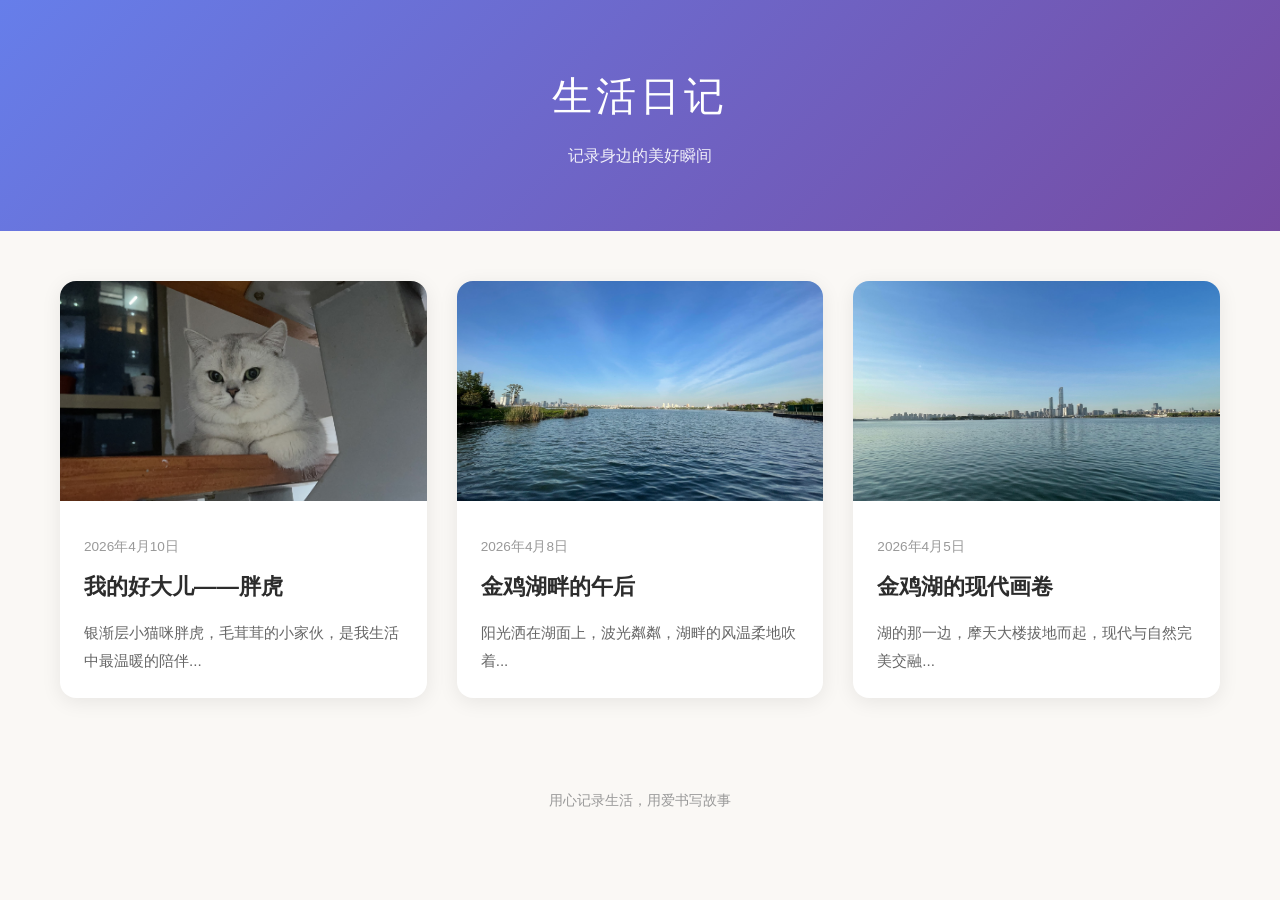
==== diary.html @ ea22619b "update" ====
<!DOCTYPE html>
<html lang="zh-CN">
<head>
    <meta charset="UTF-8">
    <meta name="viewport" content="width=device-width, initial-scale=1.0">
    <title>日记详情 - 生活日记</title>
    <link rel="stylesheet" href="css/style.css">
</head>
<body>
    <header>
        <div class="container">
            <h1>生活日记</h1>
            <p>记录身边的美好瞬间</p>
        </div>
    </header>

    <main class="container">
        <div class="diary-detail">
            <a href="index.html" class="back-btn">← 返回日记列表</a>
            
            <div class="diary-detail-header">
                <div class="diary-detail-date" id="diaryDate"></div>
                <h1 class="diary-detail-title" id="diaryTitle"></h1>
            </div>

            <div class="diary-content" id="diaryContent"></div>
        </div>
    </main>

    <footer>
        <div class="container">
            <p>用心记录生活，用爱书写故事</p>
        </div>
    </footer>

    <script src="js/main.js"></script>
    <script>
        function renderDiaryContent(content) {
            return content.map(item => {
                if (item.type === 'text') {
                    return `<p>${item.value}</p>`;
                } else if (item.type === 'image') {
                    return `<img src="${item.value}" alt="日记图片" onerror="this.outerHTML='<div class=placeholder-img>图片加载失败</div>'">`;
                }
                return '';
            }).join('');
        }

        function loadDiaryDetail() {
            const params = new URLSearchParams(window.location.search);
            const diaryId = params.get('id');
            
            if (!diaryId) {
                window.location.href = 'index.html';
                return;
            }

            const diary = getDiaryById(diaryId);
            
            if (!diary) {
                document.getElementById('diaryTitle').textContent = '日记不存在';
                return;
            }

            document.getElementById('diaryDate').textContent = formatDate(diary.date);
            document.getElementById('diaryTitle').textContent = diary.title;
            document.getElementById('diaryContent').innerHTML = renderDiaryContent(diary.content);
            document.title = `${diary.title} - 生活日记`;
        }

        loadDiaryDetail();
    </script>
</body>
</html>
---- css/style.css ----
* {
    margin: 0;
    padding: 0;
    box-sizing: border-box;
}

body {
    font-family: 'Segoe UI', 'PingFang SC', 'Microsoft YaHei', sans-serif;
    background-color: #faf8f5;
    color: #333;
    line-height: 1.8;
}

.container {
    max-width: 1200px;
    margin: 0 auto;
    padding: 0 20px;
}

header {
    background: linear-gradient(135deg, #667eea 0%, #764ba2 100%);
    color: white;
    padding: 60px 0;
    text-align: center;
}

header h1 {
    font-size: 2.5rem;
    font-weight: 300;
    letter-spacing: 4px;
    margin-bottom: 10px;
}

header p {
    font-size: 1rem;
    opacity: 0.9;
}

.diary-grid {
    display: grid;
    grid-template-columns: repeat(auto-fill, minmax(320px, 1fr));
    gap: 30px;
    padding: 50px 0;
}

.diary-card {
    background: white;
    border-radius: 16px;
    overflow: hidden;
    box-shadow: 0 4px 20px rgba(0,0,0,0.08);
    transition: transform 0.3s, box-shadow 0.3s;
    cursor: pointer;
}

.diary-card:hover {
    transform: translateY(-8px);
    box-shadow: 0 12px 40px rgba(0,0,0,0.15);
}

.diary-card-cover {
    width: 100%;
    height: 220px;
    object-fit: cover;
    background: linear-gradient(135deg, #e8e8e8 0%, #f5f5f5 100%);
}

.diary-card-content {
    padding: 24px;
}

.diary-card-date {
    font-size: 0.85rem;
    color: #999;
    margin-bottom: 8px;
}

.diary-card-title {
    font-size: 1.4rem;
    margin-bottom: 12px;
    color: #2c2c2c;
}

.diary-card-summary {
    font-size: 0.95rem;
    color: #666;
    display: -webkit-box;
    -webkit-line-clamp: 2;
    -webkit-box-orient: vertical;
    overflow: hidden;
}

.diary-detail {
    max-width: 800px;
    margin: 0 auto;
    padding: 40px 20px;
}

.diary-detail-header {
    text-align: center;
    margin-bottom: 40px;
}

.diary-detail-date {
    font-size: 0.9rem;
    color: #999;
    margin-bottom: 10px;
}

.diary-detail-title {
    font-size: 2.2rem;
    margin-bottom: 20px;
    color: #2c2c2c;
}

.back-btn {
    display: inline-block;
    padding: 10px 24px;
    background: #667eea;
    color: white;
    text-decoration: none;
    border-radius: 25px;
    font-size: 0.9rem;
    transition: background 0.3s;
}

.back-btn:hover {
    background: #5a6fd6;
}

.diary-content {
    background: white;
    border-radius: 16px;
    padding: 40px;
    box-shadow: 0 4px 20px rgba(0,0,0,0.08);
}

.diary-content p {
    margin-bottom: 20px;
    font-size: 1.1rem;
    color: #444;
}

.diary-content img {
    width: 100%;
    border-radius: 12px;
    margin: 20px 0;
    box-shadow: 0 2px 12px rgba(0,0,0,0.1);
}

.diary-content p + img {
    margin-top: 25px;
}

footer {
    text-align: center;
    padding: 40px 0;
    color: #999;
    font-size: 0.9rem;
}

.placeholder-cover {
    width: 100%;
    height: 220px;
    background: linear-gradient(135deg, #e8e8e8 0%, #f5f5f5 100%);
    display: flex;
    align-items: center;
    justify-content: center;
    color: #ccc;
    font-size: 0.9rem;
}

.placeholder-img {
    width: 100%;
    height: 400px;
    background: linear-gradient(135deg, #e8e8e8 0%, #f5f5f5 100%);
    border-radius: 12px;
    margin: 20px 0;
    display: flex;
    align-items: center;
    justify-content: center;
    color: #ccc;
    font-size: 0.9rem;
}

@media (max-width: 768px) {
    header {
        padding: 40px 0;
    }
    
    header h1 {
        font-size: 1.8rem;
    }
    
    .diary-grid {
        padding: 30px 0;
        gap: 20px;
    }
    
    .diary-detail-title {
        font-size: 1.6rem;
    }
    
    .diary-content {
        padding: 25px;
    }
    
    .diary-content p {
        font-size: 1rem;
    }
}
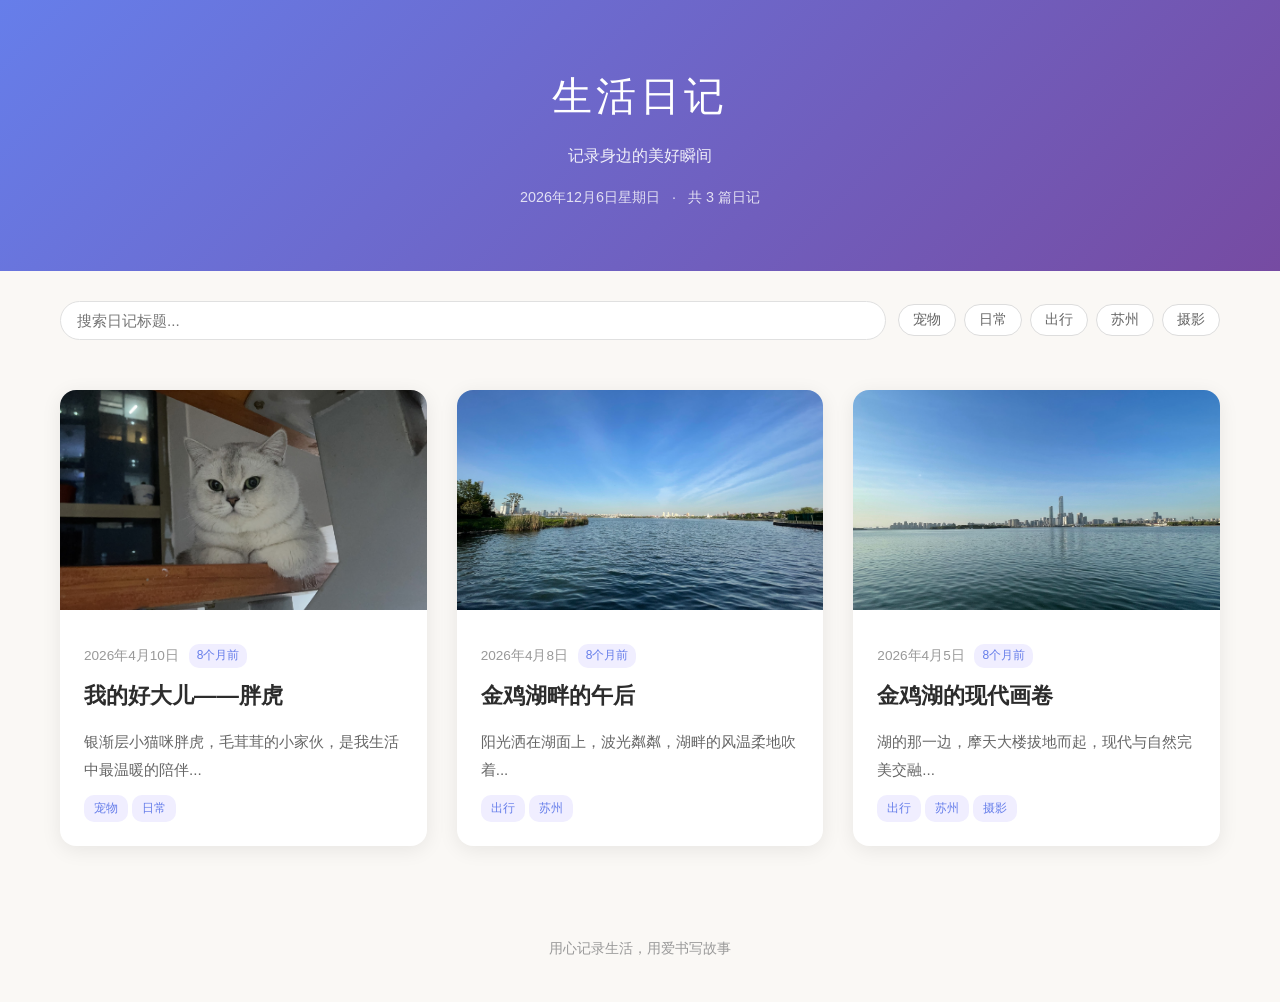
==== commit a25f198b: "优化日记网站：数据JSON化、Markdown支持、搜索和标签过滤、日期显示 Co-Authored-By: Claude Sonnet 4.6 <noreply@anthropic.com>" ====
--- a/diary.html
+++ b/diary.html
@@ -17,10 +17,12 @@
     <main class="container">
         <div class="diary-detail">
             <a href="index.html" class="back-btn">← 返回日记列表</a>
-            
+
             <div class="diary-detail-header">
                 <div class="diary-detail-date" id="diaryDate"></div>
+                <div class="diary-detail-meta" id="diaryMeta"></div>
                 <h1 class="diary-detail-title" id="diaryTitle"></h1>
+                <div class="card-tags" id="diaryTags"></div>
             </div>
 
             <div class="diary-content" id="diaryContent"></div>
@@ -37,33 +39,30 @@
     <script>
         function renderDiaryContent(content) {
             return content.map(item => {
-                if (item.type === 'text') {
-                    return `<p>${item.value}</p>`;
-                } else if (item.type === 'image') {
-                    return `<img src="${item.value}" alt="日记图片" onerror="this.outerHTML='<div class=placeholder-img>图片加载失败</div>'">`;
-                }
+                if (item.type === 'text') return `<p>${parseMarkdown(item.value)}</p>`;
+                if (item.type === 'image') return `<img src="${item.value}" alt="日记图片" onerror="this.outerHTML='<div class=placeholder-img>图片加载失败</div>'">`;
                 return '';
             }).join('');
         }
 
-        function loadDiaryDetail() {
+        async function loadDiaryDetail() {
             const params = new URLSearchParams(window.location.search);
             const diaryId = params.get('id');
-            
-            if (!diaryId) {
-                window.location.href = 'index.html';
-                return;
-            }
+            if (!diaryId) { window.location.href = 'index.html'; return; }
 
+            await loadDiariesData();
             const diary = getDiaryById(diaryId);
-            
+
             if (!diary) {
                 document.getElementById('diaryTitle').textContent = '日记不存在';
                 return;
             }
 
             document.getElementById('diaryDate').textContent = formatDate(diary.date);
+            document.getElementById('diaryMeta').innerHTML =
+                `<span class="relative-time">${getRelativeTime(diary.date)}</span> · 约 ${estimateReadTime(diary.content)} 分钟阅读`;
             document.getElementById('diaryTitle').textContent = diary.title;
+            document.getElementById('diaryTags').innerHTML = (diary.tags || []).map(t => `<span class="tag">${t}</span>`).join('');
             document.getElementById('diaryContent').innerHTML = renderDiaryContent(diary.content);
             document.title = `${diary.title} - 生活日记`;
         }
--- a/css/style.css
+++ b/css/style.css
@@ -34,6 +34,16 @@
 header p {
     font-size: 1rem;
     opacity: 0.9;
+}
+
+.header-meta {
+    margin-top: 14px;
+    font-size: 0.9rem;
+    opacity: 0.8;
+}
+
+.meta-sep {
+    margin: 0 8px;
 }
 
 .diary-grid {
@@ -72,6 +82,23 @@
     font-size: 0.85rem;
     color: #999;
     margin-bottom: 8px;
+}
+
+.relative-time {
+    display: inline-block;
+    background: #f0eeff;
+    color: #667eea;
+    font-size: 0.75rem;
+    padding: 1px 8px;
+    border-radius: 10px;
+    margin-left: 6px;
+    vertical-align: middle;
+}
+
+.diary-detail-meta {
+    font-size: 0.88rem;
+    color: #aaa;
+    margin-bottom: 12px;
 }
 
 .diary-card-title {
@@ -182,6 +209,73 @@
     font-size: 0.9rem;
 }
 
+.filter-bar {
+    padding: 30px 0 0;
+    display: flex;
+    flex-wrap: wrap;
+    gap: 12px;
+    align-items: center;
+}
+
+.filter-bar input {
+    flex: 1;
+    min-width: 200px;
+    padding: 10px 16px;
+    border: 1px solid #e0e0e0;
+    border-radius: 25px;
+    font-size: 0.95rem;
+    outline: none;
+    background: white;
+}
+
+.filter-bar input:focus {
+    border-color: #667eea;
+}
+
+.tag-list {
+    display: flex;
+    flex-wrap: wrap;
+    gap: 8px;
+}
+
+.tag-btn {
+    padding: 6px 14px;
+    border: 1px solid #ddd;
+    border-radius: 20px;
+    background: white;
+    font-size: 0.85rem;
+    cursor: pointer;
+    transition: all 0.2s;
+    color: #666;
+}
+
+.tag-btn:hover, .tag-btn.active {
+    background: #667eea;
+    border-color: #667eea;
+    color: white;
+}
+
+.tag {
+    display: inline-block;
+    background: #f0eeff;
+    color: #667eea;
+    font-size: 0.78rem;
+    padding: 2px 10px;
+    border-radius: 10px;
+    margin-right: 4px;
+}
+
+.card-tags {
+    margin-top: 10px;
+}
+
+.no-result {
+    text-align: center;
+    color: #aaa;
+    padding: 60px 0;
+    grid-column: 1 / -1;
+}
+
 @media (max-width: 768px) {
     header {
         padding: 40px 0;
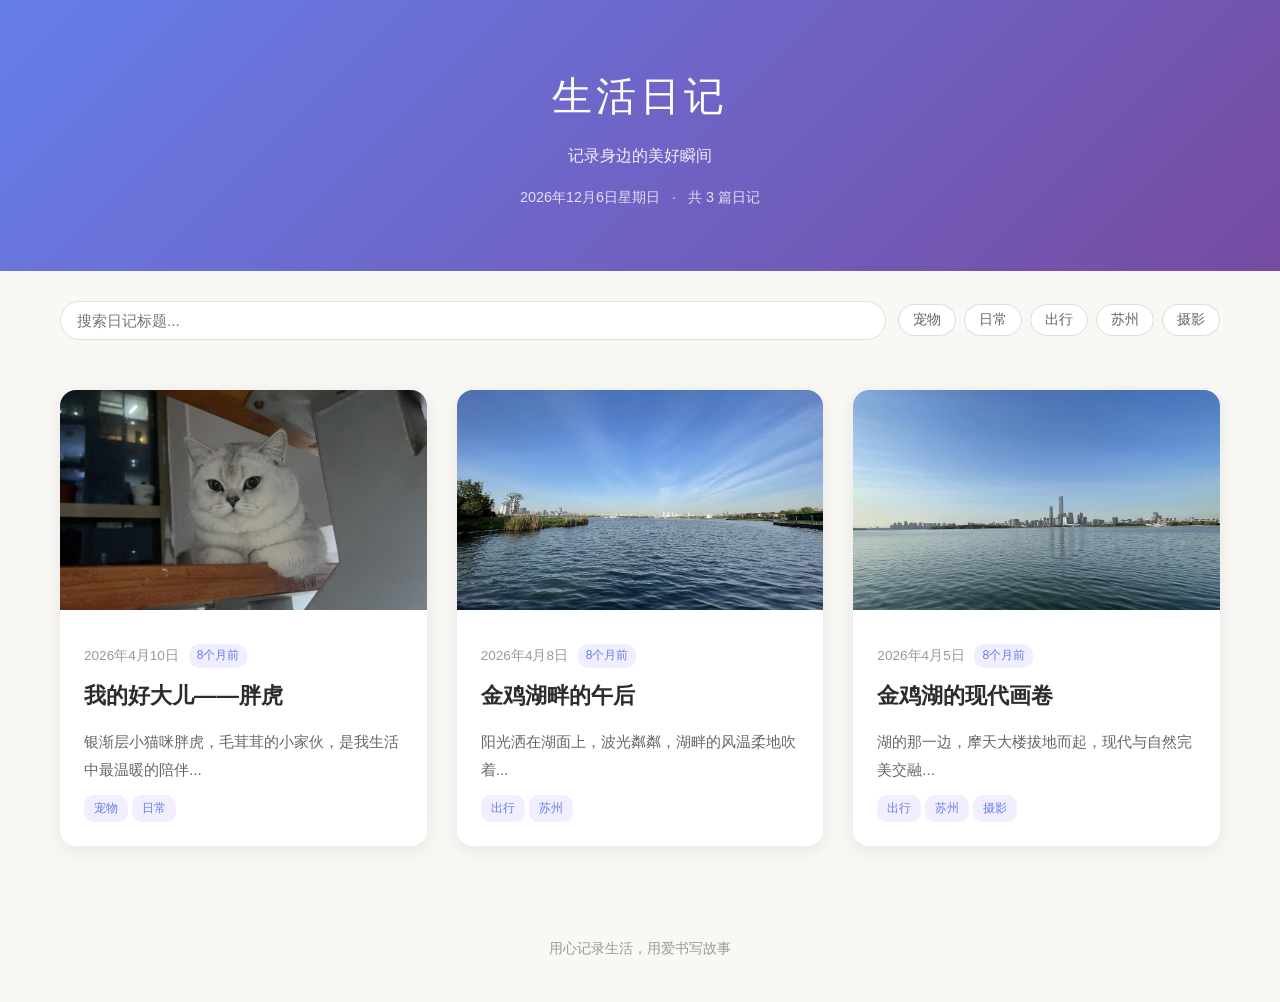
==== commit 0dc27b09: "优化图片体积并添加懒加载，提升手机加载速度 Co-Authored-By: Claude Sonnet 4.6 <noreply@anthropic.com>" ====
--- a/diary.html
+++ b/diary.html
@@ -40,7 +40,7 @@
         function renderDiaryContent(content) {
             return content.map(item => {
                 if (item.type === 'text') return `<p>${parseMarkdown(item.value)}</p>`;
-                if (item.type === 'image') return `<img src="${item.value}" alt="日记图片" onerror="this.outerHTML='<div class=placeholder-img>图片加载失败</div>'">`;
+                if (item.type === 'image') return `<img src="${item.value}" loading="lazy" alt="日记图片" onerror="this.outerHTML='<div class=placeholder-img>图片加载失败</div>'">`;
                 return '';
             }).join('');
         }
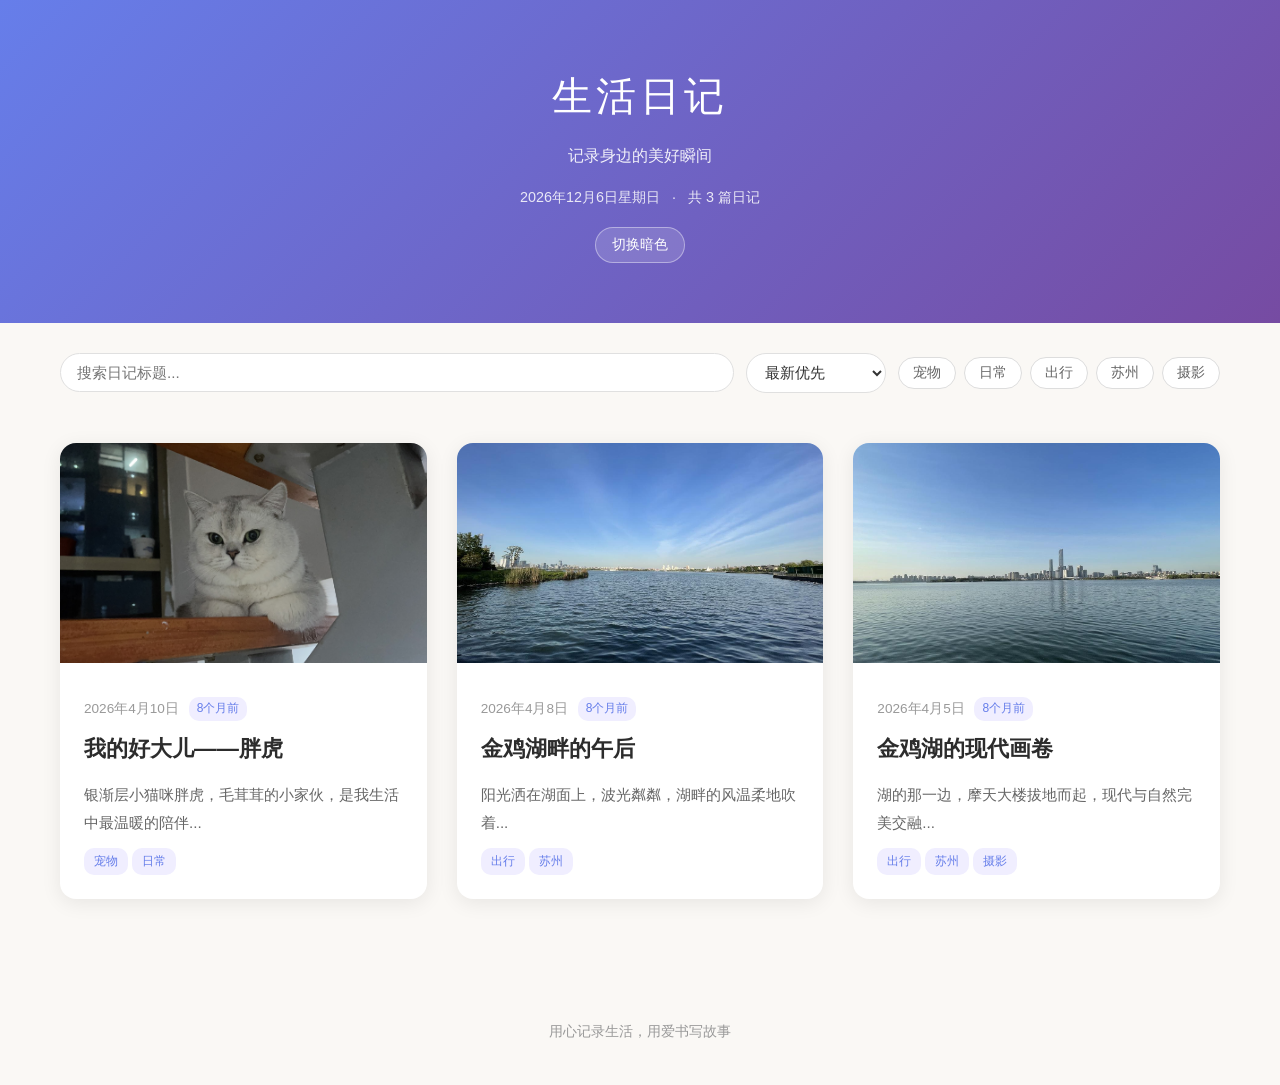
==== commit 49c6e251: "feat: 新增暗色模式、日期排序、加载更多、目录锚点与前后篇导航" ====
--- a/diary.html
+++ b/diary.html
@@ -11,6 +11,7 @@
         <div class="container">
             <h1>生活日记</h1>
             <p>记录身边的美好瞬间</p>
+            <button id="themeToggle" class="theme-toggle" type="button" aria-label="切换主题"></button>
         </div>
     </header>
 
@@ -25,7 +26,12 @@
                 <div class="card-tags" id="diaryTags"></div>
             </div>
 
+            <div class="diary-toc" id="diaryTocBox" hidden>
+                <h2 class="diary-toc-title">目录</h2>
+                <div id="diaryToc"></div>
+            </div>
             <div class="diary-content" id="diaryContent"></div>
+            <div class="detail-nav" id="detailNav"></div>
         </div>
     </main>
 
@@ -34,15 +40,67 @@
             <p>用心记录生活，用爱书写故事</p>
         </div>
     </footer>
+    <button id="backToTopBtn" class="back-to-top" type="button" aria-label="回到顶部">↑</button>
 
     <script src="js/main.js"></script>
     <script>
         function renderDiaryContent(content) {
             return content.map(item => {
-                if (item.type === 'text') return `<p>${parseMarkdown(item.value)}</p>`;
+                if (item.type === 'text') {
+                    const parsedText = parseMarkdown(item.value);
+                    if (/<h[23]>/.test(parsedText)) return `<div class="diary-text-block">${parsedText}</div>`;
+                    return `<p>${parsedText}</p>`;
+                }
                 if (item.type === 'image') return `<img src="${item.value}" loading="lazy" alt="日记图片" onerror="this.outerHTML='<div class=placeholder-img>图片加载失败</div>'">`;
                 return '';
             }).join('');
+        }
+
+        function renderDiaryToc() {
+            const tocBox = document.getElementById('diaryTocBox');
+            const tocContainer = document.getElementById('diaryToc');
+            const headings = Array.from(document.querySelectorAll('#diaryContent h2'));
+            if (headings.length === 0) {
+                tocBox.hidden = true;
+                return;
+            }
+
+            tocContainer.innerHTML = '';
+            headings.forEach((heading, index) => {
+                const headingId = `section-${index + 1}`;
+                heading.id = headingId;
+
+                const link = document.createElement('a');
+                link.href = `#${headingId}`;
+                link.className = 'toc-link';
+                link.textContent = heading.textContent;
+                tocContainer.appendChild(link);
+            });
+
+            tocBox.hidden = false;
+        }
+
+        function buildDiaryNav(currentDiaryId, diaries) {
+            const navContainer = document.getElementById('detailNav');
+            const sortedDiaries = getSortedDiaries(diaries, 'desc');
+            const currentIndex = sortedDiaries.findIndex(diary => String(diary.id) === String(currentDiaryId));
+            if (currentIndex < 0) {
+                navContainer.innerHTML = '';
+                return;
+            }
+
+            const olderDiary = sortedDiaries[currentIndex + 1] || null;
+            const newerDiary = sortedDiaries[currentIndex - 1] || null;
+
+            const olderHtml = olderDiary
+                ? `<a class="sibling-link" href="diary.html?id=${olderDiary.id}">← 上一篇：${olderDiary.title}</a>`
+                : `<span class="sibling-link disabled">← 上一篇：已经到底了</span>`;
+
+            const newerHtml = newerDiary
+                ? `<a class="sibling-link next" href="diary.html?id=${newerDiary.id}">下一篇：${newerDiary.title} →</a>`
+                : `<span class="sibling-link disabled next">下一篇：已经最新</span>`;
+
+            navContainer.innerHTML = `${olderHtml}${newerHtml}`;
         }
 
         async function loadDiaryDetail() {
@@ -64,9 +122,14 @@
             document.getElementById('diaryTitle').textContent = diary.title;
             document.getElementById('diaryTags').innerHTML = (diary.tags || []).map(t => `<span class="tag">${t}</span>`).join('');
             document.getElementById('diaryContent').innerHTML = renderDiaryContent(diary.content);
+            renderDiaryToc();
+            buildDiaryNav(diary.id, getAllDiaries());
             document.title = `${diary.title} - 生活日记`;
         }
 
+        initTheme();
+        bindThemeToggle();
+        initBackToTop();
         loadDiaryDetail();
     </script>
 </body>
--- a/css/style.css
+++ b/css/style.css
@@ -1,14 +1,63 @@
+:root {
+    --bg-color: #faf8f5;
+    --surface-color: #ffffff;
+    --surface-muted: #f8f8f8;
+    --text-color: #333333;
+    --heading-color: #2c2c2c;
+    --text-muted: #666666;
+    --subtle-text: #999999;
+    --footer-color: #999999;
+    --primary: #667eea;
+    --primary-strong: #5a6fd6;
+    --primary-gradient: linear-gradient(135deg, #667eea 0%, #764ba2 100%);
+    --tag-bg: #f0eeff;
+    --tag-text: #667eea;
+    --input-border: #e0e0e0;
+    --tag-btn-border: #dddddd;
+    --shadow-card: 0 4px 20px rgba(0, 0, 0, 0.08);
+    --shadow-card-hover: 0 12px 40px rgba(0, 0, 0, 0.15);
+    --shadow-image: 0 2px 12px rgba(0, 0, 0, 0.1);
+    --toc-bg: #f7f6fd;
+}
+
+body.dark-mode {
+    --bg-color: #171a22;
+    --surface-color: #222734;
+    --surface-muted: #2a3040;
+    --text-color: #e8ebf3;
+    --heading-color: #f4f6fd;
+    --text-muted: #c6cedf;
+    --subtle-text: #a8b2c7;
+    --footer-color: #8f9ab3;
+    --primary: #8fa3ff;
+    --primary-strong: #788ef0;
+    --primary-gradient: linear-gradient(135deg, #3f4f8d 0%, #554172 100%);
+    --tag-bg: #2e3450;
+    --tag-text: #b9c7ff;
+    --input-border: #4b5570;
+    --tag-btn-border: #4b5570;
+    --shadow-card: 0 8px 24px rgba(0, 0, 0, 0.4);
+    --shadow-card-hover: 0 16px 40px rgba(0, 0, 0, 0.45);
+    --shadow-image: 0 4px 16px rgba(0, 0, 0, 0.35);
+    --toc-bg: #262d3d;
+}
+
 * {
     margin: 0;
     padding: 0;
     box-sizing: border-box;
 }
 
+html {
+    scroll-behavior: smooth;
+}
+
 body {
     font-family: 'Segoe UI', 'PingFang SC', 'Microsoft YaHei', sans-serif;
-    background-color: #faf8f5;
-    color: #333;
+    background-color: var(--bg-color);
+    color: var(--text-color);
     line-height: 1.8;
+    transition: background-color 0.25s ease, color 0.25s ease;
 }
 
 .container {
@@ -18,7 +67,7 @@
 }
 
 header {
-    background: linear-gradient(135deg, #667eea 0%, #764ba2 100%);
+    background: var(--primary-gradient);
     color: white;
     padding: 60px 0;
     text-align: center;
@@ -39,32 +88,113 @@
 .header-meta {
     margin-top: 14px;
     font-size: 0.9rem;
-    opacity: 0.8;
+    opacity: 0.85;
 }
 
 .meta-sep {
     margin: 0 8px;
+}
+
+.theme-toggle {
+    margin-top: 16px;
+    border: 1px solid rgba(255, 255, 255, 0.4);
+    border-radius: 999px;
+    background: rgba(255, 255, 255, 0.14);
+    color: white;
+    font-size: 0.85rem;
+    padding: 8px 16px;
+    cursor: pointer;
+    transition: background 0.2s ease, border-color 0.2s ease;
+}
+
+.theme-toggle:hover {
+    background: rgba(255, 255, 255, 0.24);
+    border-color: rgba(255, 255, 255, 0.55);
+}
+
+.filter-bar {
+    padding: 30px 0 0;
+    display: flex;
+    flex-wrap: wrap;
+    gap: 12px;
+    align-items: center;
+}
+
+.filter-bar input {
+    flex: 1;
+    min-width: 200px;
+    padding: 10px 16px;
+    border: 1px solid var(--input-border);
+    border-radius: 25px;
+    font-size: 0.95rem;
+    outline: none;
+    background: var(--surface-color);
+    color: var(--text-color);
+}
+
+.filter-bar input:focus {
+    border-color: var(--primary);
+}
+
+.filter-select {
+    min-width: 140px;
+    padding: 10px 14px;
+    border: 1px solid var(--input-border);
+    border-radius: 25px;
+    font-size: 0.92rem;
+    outline: none;
+    background: var(--surface-color);
+    color: var(--text-color);
+    cursor: pointer;
+}
+
+.filter-select:focus {
+    border-color: var(--primary);
+}
+
+.tag-list {
+    display: flex;
+    flex-wrap: wrap;
+    gap: 8px;
+}
+
+.tag-btn {
+    padding: 6px 14px;
+    border: 1px solid var(--tag-btn-border);
+    border-radius: 20px;
+    background: var(--surface-color);
+    font-size: 0.85rem;
+    cursor: pointer;
+    transition: all 0.2s;
+    color: var(--text-muted);
+}
+
+.tag-btn:hover,
+.tag-btn.active {
+    background: var(--primary);
+    border-color: var(--primary);
+    color: white;
 }
 
 .diary-grid {
     display: grid;
     grid-template-columns: repeat(auto-fill, minmax(320px, 1fr));
     gap: 30px;
-    padding: 50px 0;
+    padding: 50px 0 30px;
 }
 
 .diary-card {
-    background: white;
+    background: var(--surface-color);
     border-radius: 16px;
     overflow: hidden;
-    box-shadow: 0 4px 20px rgba(0,0,0,0.08);
+    box-shadow: var(--shadow-card);
     transition: transform 0.3s, box-shadow 0.3s;
     cursor: pointer;
 }
 
 .diary-card:hover {
     transform: translateY(-8px);
-    box-shadow: 0 12px 40px rgba(0,0,0,0.15);
+    box-shadow: var(--shadow-card-hover);
 }
 
 .diary-card-cover {
@@ -80,14 +210,14 @@
 
 .diary-card-date {
     font-size: 0.85rem;
-    color: #999;
+    color: var(--subtle-text);
     margin-bottom: 8px;
 }
 
 .relative-time {
     display: inline-block;
-    background: #f0eeff;
-    color: #667eea;
+    background: var(--tag-bg);
+    color: var(--tag-text);
     font-size: 0.75rem;
     padding: 1px 8px;
     border-radius: 10px;
@@ -95,27 +225,61 @@
     vertical-align: middle;
 }
 
-.diary-detail-meta {
-    font-size: 0.88rem;
-    color: #aaa;
-    margin-bottom: 12px;
-}
-
 .diary-card-title {
     font-size: 1.4rem;
     margin-bottom: 12px;
-    color: #2c2c2c;
+    color: var(--heading-color);
 }
 
 .diary-card-summary {
     font-size: 0.95rem;
-    color: #666;
+    color: var(--text-muted);
     display: -webkit-box;
     -webkit-line-clamp: 2;
     -webkit-box-orient: vertical;
     overflow: hidden;
 }
 
+.tag {
+    display: inline-block;
+    background: var(--tag-bg);
+    color: var(--tag-text);
+    font-size: 0.78rem;
+    padding: 2px 10px;
+    border-radius: 10px;
+    margin-right: 4px;
+}
+
+.card-tags {
+    margin-top: 10px;
+}
+
+.load-more-wrap {
+    padding-bottom: 50px;
+    text-align: center;
+}
+
+.load-more-btn {
+    border: 0;
+    border-radius: 999px;
+    background: var(--primary);
+    color: white;
+    min-width: 150px;
+    padding: 10px 20px;
+    font-size: 0.9rem;
+    cursor: pointer;
+    transition: background 0.2s ease, transform 0.2s ease;
+}
+
+.load-more-btn:hover {
+    background: var(--primary-strong);
+    transform: translateY(-1px);
+}
+
+.load-more-btn:active {
+    transform: translateY(0);
+}
+
 .diary-detail {
     max-width: 800px;
     margin: 0 auto;
@@ -124,25 +288,31 @@
 
 .diary-detail-header {
     text-align: center;
-    margin-bottom: 40px;
+    margin-bottom: 30px;
 }
 
 .diary-detail-date {
     font-size: 0.9rem;
-    color: #999;
+    color: var(--subtle-text);
     margin-bottom: 10px;
+}
+
+.diary-detail-meta {
+    font-size: 0.88rem;
+    color: var(--subtle-text);
+    margin-bottom: 12px;
 }
 
 .diary-detail-title {
     font-size: 2.2rem;
     margin-bottom: 20px;
-    color: #2c2c2c;
+    color: var(--heading-color);
 }
 
 .back-btn {
     display: inline-block;
     padding: 10px 24px;
-    background: #667eea;
+    background: var(--primary);
     color: white;
     text-decoration: none;
     border-radius: 25px;
@@ -151,37 +321,143 @@
 }
 
 .back-btn:hover {
-    background: #5a6fd6;
+    background: var(--primary-strong);
+}
+
+.diary-toc {
+    background: var(--toc-bg);
+    border-radius: 14px;
+    padding: 18px 18px 10px;
+    margin-bottom: 20px;
+}
+
+.diary-toc-title {
+    font-size: 1rem;
+    color: var(--heading-color);
+    margin-bottom: 10px;
+}
+
+.toc-link {
+    display: block;
+    color: var(--primary);
+    text-decoration: none;
+    margin: 7px 0;
+    font-size: 0.95rem;
+}
+
+.toc-link:hover {
+    text-decoration: underline;
 }
 
 .diary-content {
-    background: white;
+    background: var(--surface-color);
     border-radius: 16px;
     padding: 40px;
-    box-shadow: 0 4px 20px rgba(0,0,0,0.08);
+    box-shadow: var(--shadow-card);
 }
 
 .diary-content p {
     margin-bottom: 20px;
     font-size: 1.1rem;
-    color: #444;
+    color: var(--text-color);
+}
+
+.diary-content h2,
+.diary-content h3,
+.diary-text-block h2,
+.diary-text-block h3 {
+    color: var(--heading-color);
+    line-height: 1.5;
+}
+
+.diary-content h2,
+.diary-text-block h2 {
+    font-size: 1.3rem;
+    margin: 26px 0 10px;
+}
+
+.diary-content h3,
+.diary-text-block h3 {
+    font-size: 1.1rem;
+    margin: 20px 0 8px;
 }
 
 .diary-content img {
     width: 100%;
     border-radius: 12px;
     margin: 20px 0;
-    box-shadow: 0 2px 12px rgba(0,0,0,0.1);
+    box-shadow: var(--shadow-image);
 }
 
 .diary-content p + img {
     margin-top: 25px;
+}
+
+.detail-nav {
+    margin-top: 20px;
+    display: grid;
+    grid-template-columns: 1fr 1fr;
+    gap: 12px;
+}
+
+.sibling-link {
+    display: block;
+    background: var(--surface-color);
+    border: 1px solid var(--input-border);
+    border-radius: 12px;
+    padding: 10px 14px;
+    text-decoration: none;
+    color: var(--text-color);
+    font-size: 0.9rem;
+    line-height: 1.6;
+}
+
+.sibling-link:hover {
+    border-color: var(--primary);
+}
+
+.sibling-link.next {
+    text-align: right;
+}
+
+.sibling-link.disabled {
+    color: var(--subtle-text);
+    border-style: dashed;
+}
+
+.back-to-top {
+    position: fixed;
+    right: 22px;
+    bottom: 24px;
+    width: 44px;
+    height: 44px;
+    border: 0;
+    border-radius: 50%;
+    background: var(--primary);
+    color: #ffffff;
+    font-size: 1.1rem;
+    cursor: pointer;
+    box-shadow: var(--shadow-card);
+    opacity: 0;
+    pointer-events: none;
+    transform: translateY(10px);
+    transition: opacity 0.2s ease, transform 0.2s ease, background 0.2s ease;
+}
+
+.back-to-top:hover {
+    background: var(--primary-strong);
+}
+
+.back-to-top.visible {
+    opacity: 1;
+    pointer-events: auto;
+    transform: translateY(0);
 }
 
 footer {
     text-align: center;
     padding: 40px 0;
-    color: #999;
+    color: var(--footer-color);
     font-size: 0.9rem;
 }
 
@@ -192,7 +468,7 @@
     display: flex;
     align-items: center;
     justify-content: center;
-    color: #ccc;
+    color: #cccccc;
     font-size: 0.9rem;
 }
 
@@ -205,73 +481,13 @@
     display: flex;
     align-items: center;
     justify-content: center;
-    color: #ccc;
-    font-size: 0.9rem;
-}
-
-.filter-bar {
-    padding: 30px 0 0;
-    display: flex;
-    flex-wrap: wrap;
-    gap: 12px;
-    align-items: center;
-}
-
-.filter-bar input {
-    flex: 1;
-    min-width: 200px;
-    padding: 10px 16px;
-    border: 1px solid #e0e0e0;
-    border-radius: 25px;
-    font-size: 0.95rem;
-    outline: none;
-    background: white;
-}
-
-.filter-bar input:focus {
-    border-color: #667eea;
-}
-
-.tag-list {
-    display: flex;
-    flex-wrap: wrap;
-    gap: 8px;
-}
-
-.tag-btn {
-    padding: 6px 14px;
-    border: 1px solid #ddd;
-    border-radius: 20px;
-    background: white;
-    font-size: 0.85rem;
-    cursor: pointer;
-    transition: all 0.2s;
-    color: #666;
-}
-
-.tag-btn:hover, .tag-btn.active {
-    background: #667eea;
-    border-color: #667eea;
-    color: white;
-}
-
-.tag {
-    display: inline-block;
-    background: #f0eeff;
-    color: #667eea;
-    font-size: 0.78rem;
-    padding: 2px 10px;
-    border-radius: 10px;
-    margin-right: 4px;
-}
-
-.card-tags {
-    margin-top: 10px;
+    color: #cccccc;
+    font-size: 0.9rem;
 }
 
 .no-result {
     text-align: center;
-    color: #aaa;
+    color: var(--subtle-text);
     padding: 60px 0;
     grid-column: 1 / -1;
 }
@@ -280,25 +496,45 @@
     header {
         padding: 40px 0;
     }
-    
+
     header h1 {
         font-size: 1.8rem;
     }
-    
+
+    .filter-select {
+        width: 100%;
+    }
+
     .diary-grid {
-        padding: 30px 0;
+        grid-template-columns: 1fr;
+        padding: 30px 0 20px;
         gap: 20px;
     }
-    
+
     .diary-detail-title {
         font-size: 1.6rem;
     }
-    
+
     .diary-content {
         padding: 25px;
     }
-    
+
     .diary-content p {
         font-size: 1rem;
     }
-}
+
+    .detail-nav {
+        grid-template-columns: 1fr;
+    }
+
+    .sibling-link.next {
+        text-align: left;
+    }
+
+    .back-to-top {
+        right: 16px;
+        bottom: 18px;
+        width: 42px;
+        height: 42px;
+    }
+}
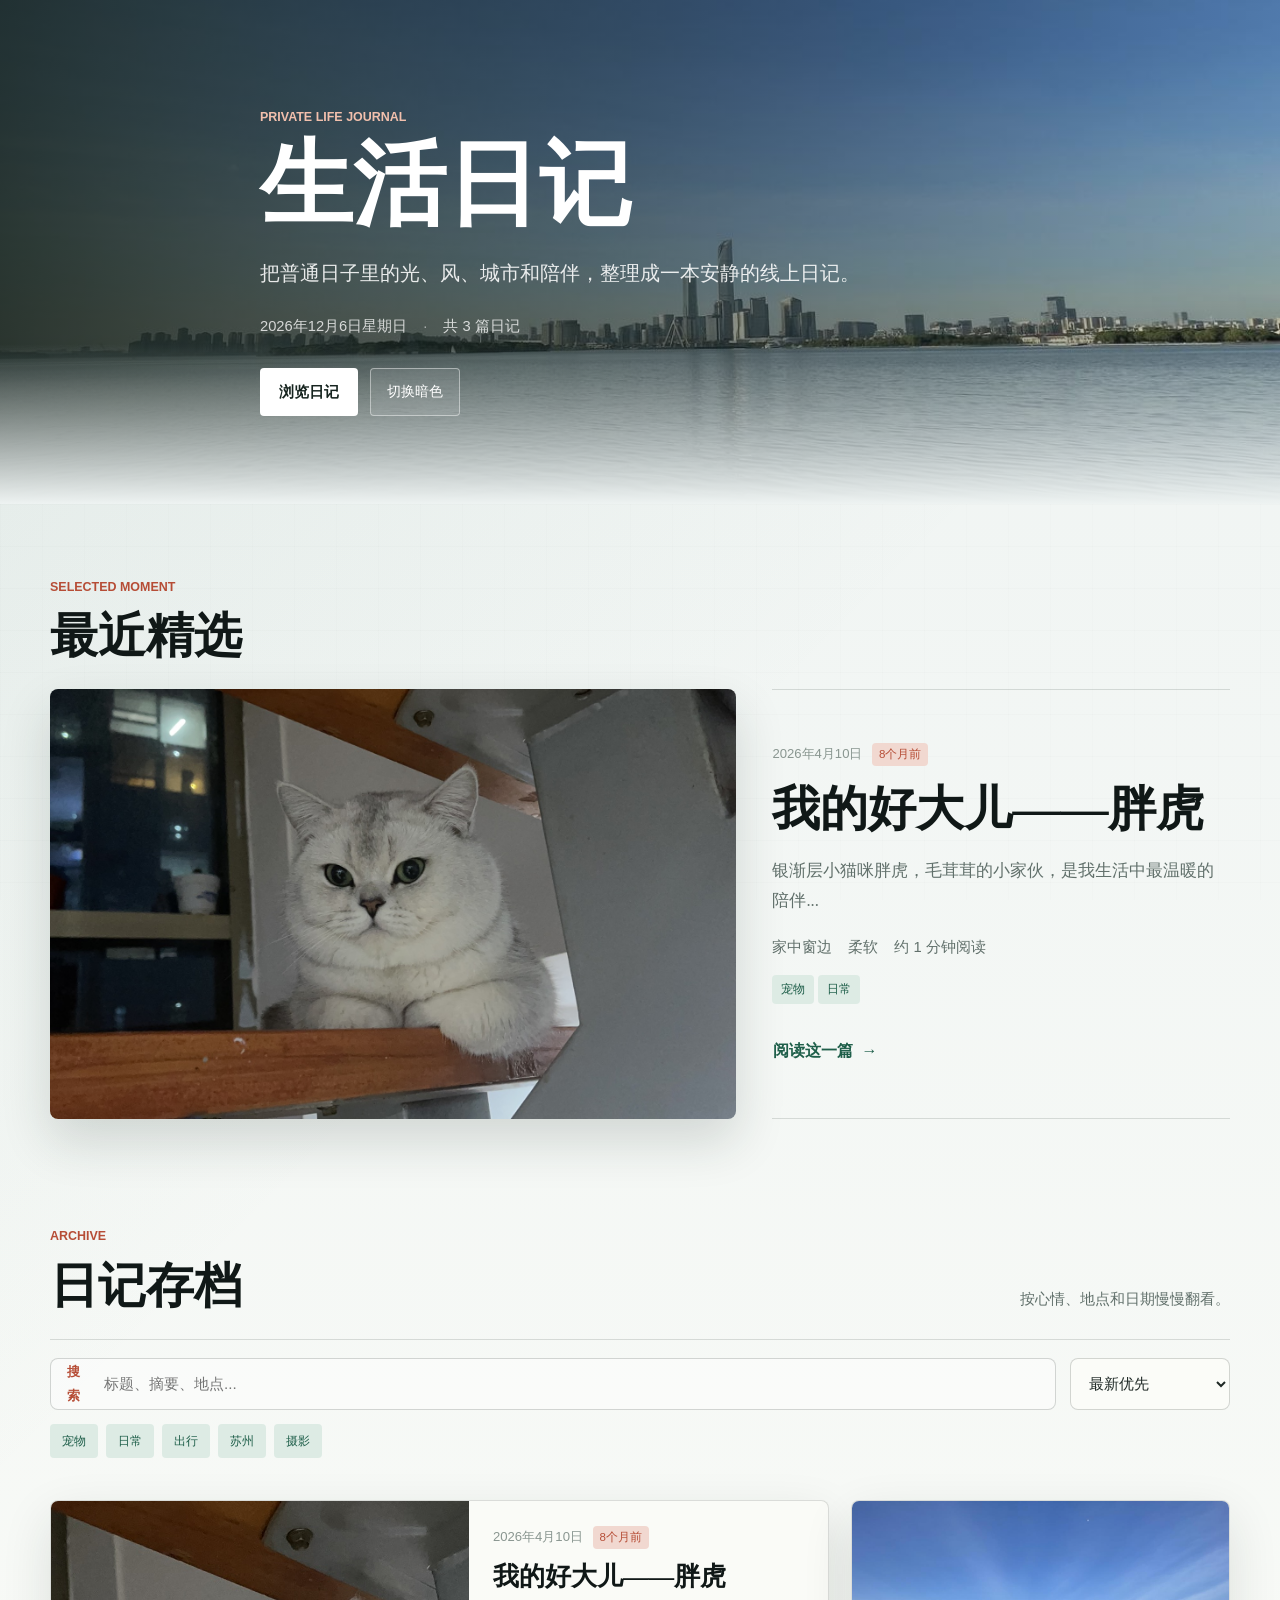
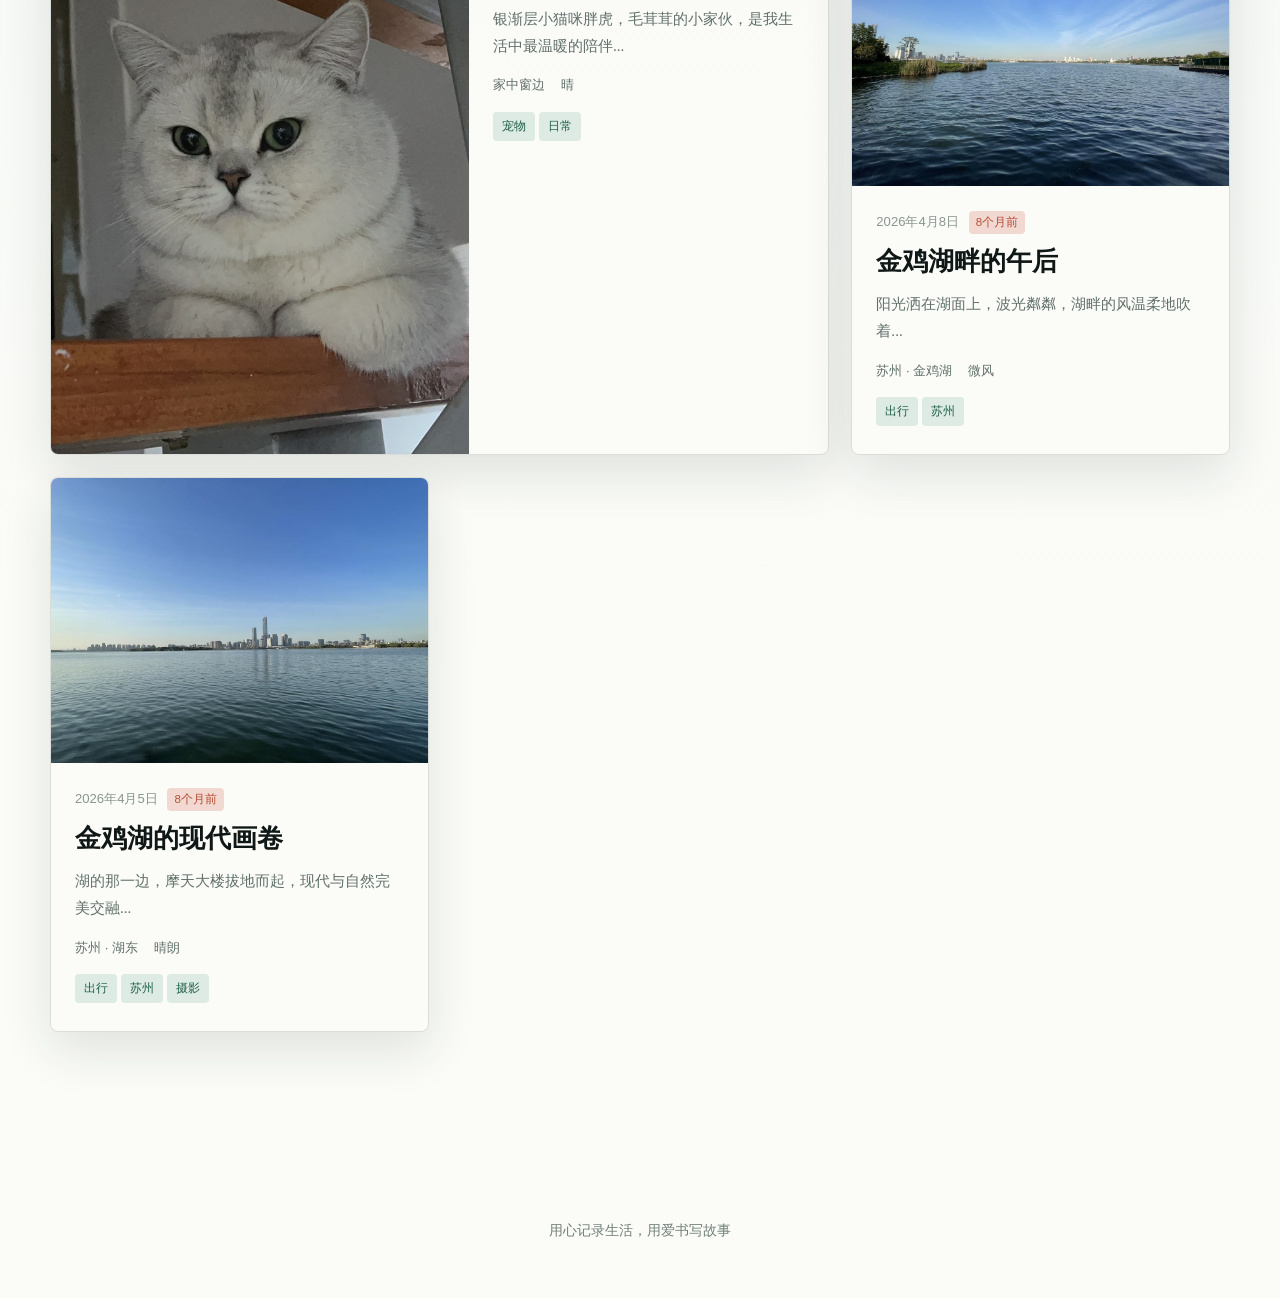
==== commit 4de0c7d9: "feat:提升日记站视觉体验" ====
--- a/diary.html
+++ b/diary.html
@@ -3,35 +3,34 @@
 <head>
     <meta charset="UTF-8">
     <meta name="viewport" content="width=device-width, initial-scale=1.0">
+    <meta name="description" content="生活日记详情页，阅读一段被认真保存的生活片刻。">
+    <meta property="og:type" content="article">
     <title>日记详情 - 生活日记</title>
     <link rel="stylesheet" href="css/style.css">
 </head>
 <body>
-    <header>
-        <div class="container">
-            <h1>生活日记</h1>
-            <p>记录身边的美好瞬间</p>
-            <button id="themeToggle" class="theme-toggle" type="button" aria-label="切换主题"></button>
+    <header class="site-hero detail-hero" id="detailHero">
+        <div class="container hero-content detail-hero-content">
+            <a href="index.html" class="back-btn">← 返回日记列表</a>
+            <div class="hero-kicker" id="diaryDate"></div>
+            <h1 id="diaryTitle"></h1>
+            <p id="diarySummary"></p>
+            <div class="hero-meta" id="diaryMeta"></div>
+            <div class="card-tags" id="diaryTags"></div>
+            <button id="themeToggle" class="theme-toggle detail-theme-toggle" type="button" aria-label="切换主题"></button>
         </div>
     </header>
 
+    <div class="reading-progress" id="readingProgress"></div>
+
     <main class="container">
         <div class="diary-detail">
-            <a href="index.html" class="back-btn">← 返回日记列表</a>
-
-            <div class="diary-detail-header">
-                <div class="diary-detail-date" id="diaryDate"></div>
-                <div class="diary-detail-meta" id="diaryMeta"></div>
-                <h1 class="diary-detail-title" id="diaryTitle"></h1>
-                <div class="card-tags" id="diaryTags"></div>
-            </div>
-
-            <div class="diary-toc" id="diaryTocBox" hidden>
+            <aside class="diary-toc" id="diaryTocBox" hidden>
                 <h2 class="diary-toc-title">目录</h2>
                 <div id="diaryToc"></div>
-            </div>
-            <div class="diary-content" id="diaryContent"></div>
-            <div class="detail-nav" id="detailNav"></div>
+            </aside>
+            <article class="diary-content" id="diaryContent"></article>
+            <nav class="detail-nav" id="detailNav" aria-label="相邻日记"></nav>
         </div>
     </main>
 
@@ -51,7 +50,7 @@
                     if (/<h[23]>/.test(parsedText)) return `<div class="diary-text-block">${parsedText}</div>`;
                     return `<p>${parsedText}</p>`;
                 }
-                if (item.type === 'image') return `<img src="${item.value}" loading="lazy" alt="日记图片" onerror="this.outerHTML='<div class=placeholder-img>图片加载失败</div>'">`;
+                if (item.type === 'image') return `<figure><img src="${escapeAttribute(item.value)}" loading="lazy" alt="日记图片" onerror="this.outerHTML='<div class=placeholder-img>图片加载失败</div>'"></figure>`;
                 return '';
             }).join('');
         }
@@ -93,14 +92,21 @@
             const newerDiary = sortedDiaries[currentIndex - 1] || null;
 
             const olderHtml = olderDiary
-                ? `<a class="sibling-link" href="diary.html?id=${olderDiary.id}">← 上一篇：${olderDiary.title}</a>`
-                : `<span class="sibling-link disabled">← 上一篇：已经到底了</span>`;
+                ? `<a class="sibling-link" href="diary.html?id=${olderDiary.id}"><span>上一篇</span><strong>${escapeHTML(olderDiary.title)}</strong></a>`
+                : `<span class="sibling-link disabled"><span>上一篇</span><strong>已经到底了</strong></span>`;
 
             const newerHtml = newerDiary
-                ? `<a class="sibling-link next" href="diary.html?id=${newerDiary.id}">下一篇：${newerDiary.title} →</a>`
-                : `<span class="sibling-link disabled next">下一篇：已经最新</span>`;
+                ? `<a class="sibling-link next" href="diary.html?id=${newerDiary.id}"><span>下一篇</span><strong>${escapeHTML(newerDiary.title)}</strong></a>`
+                : `<span class="sibling-link disabled next"><span>下一篇</span><strong>已经最新</strong></span>`;
 
             navContainer.innerHTML = `${olderHtml}${newerHtml}`;
+        }
+
+        function updateReadingProgress() {
+            const progress = document.getElementById('readingProgress');
+            const maxScroll = document.documentElement.scrollHeight - window.innerHeight;
+            const percent = maxScroll > 0 ? (window.scrollY / maxScroll) * 100 : 0;
+            progress.style.width = `${Math.min(100, Math.max(0, percent))}%`;
         }
 
         async function loadDiaryDetail() {
@@ -108,28 +114,40 @@
             const diaryId = params.get('id');
             if (!diaryId) { window.location.href = 'index.html'; return; }
 
-            await loadDiariesData();
-            const diary = getDiaryById(diaryId);
+            try {
+                await loadDiariesData();
+                const diary = getDiaryById(diaryId);
 
-            if (!diary) {
-                document.getElementById('diaryTitle').textContent = '日记不存在';
-                return;
+                if (!diary) {
+                    document.getElementById('diaryTitle').textContent = '日记不存在';
+                    document.getElementById('diarySummary').textContent = '这篇日记可能已经被移动或删除。';
+                    return;
+                }
+
+                document.getElementById('detailHero').style.setProperty('--hero-image', `url("${escapeAttribute(diary.cover)}")`);
+                document.getElementById('diaryDate').textContent = formatDate(diary.date);
+                document.getElementById('diaryMeta').innerHTML =
+                    `<span>${escapeHTML(diary.location || '生活现场')}</span><span>${escapeHTML(diary.weather || '晴朗')}</span><span>${escapeHTML(diary.mood || '片刻')}</span><span>约 ${estimateReadTime(diary.content)} 分钟阅读</span>`;
+                document.getElementById('diaryTitle').textContent = diary.title;
+                document.getElementById('diarySummary').textContent = diary.summary || '';
+                document.getElementById('diaryTags').innerHTML = (diary.tags || []).map(t => `<span class="tag">${escapeHTML(t)}</span>`).join('');
+                document.getElementById('diaryContent').innerHTML = renderDiaryContent(diary.content);
+                renderDiaryToc();
+                buildDiaryNav(diary.id, getAllDiaries());
+                document.title = `${diary.title} - 生活日记`;
+                initLightbox();
+                updateReadingProgress();
+            } catch (error) {
+                document.getElementById('diaryTitle').textContent = '日记加载失败';
+                document.getElementById('diarySummary').textContent = '请稍后刷新页面重试。';
             }
-
-            document.getElementById('diaryDate').textContent = formatDate(diary.date);
-            document.getElementById('diaryMeta').innerHTML =
-                `<span class="relative-time">${getRelativeTime(diary.date)}</span> · 约 ${estimateReadTime(diary.content)} 分钟阅读`;
-            document.getElementById('diaryTitle').textContent = diary.title;
-            document.getElementById('diaryTags').innerHTML = (diary.tags || []).map(t => `<span class="tag">${t}</span>`).join('');
-            document.getElementById('diaryContent').innerHTML = renderDiaryContent(diary.content);
-            renderDiaryToc();
-            buildDiaryNav(diary.id, getAllDiaries());
-            document.title = `${diary.title} - 生活日记`;
         }
 
         initTheme();
         bindThemeToggle();
         initBackToTop();
+        window.addEventListener('scroll', updateReadingProgress, { passive: true });
+        window.addEventListener('resize', updateReadingProgress);
         loadDiaryDetail();
     </script>
 </body>
--- a/css/style.css
+++ b/css/style.css
@@ -1,45 +1,48 @@
 :root {
-    --bg-color: #faf8f5;
-    --surface-color: #ffffff;
-    --surface-muted: #f8f8f8;
-    --text-color: #333333;
-    --heading-color: #2c2c2c;
-    --text-muted: #666666;
-    --subtle-text: #999999;
-    --footer-color: #999999;
-    --primary: #667eea;
-    --primary-strong: #5a6fd6;
-    --primary-gradient: linear-gradient(135deg, #667eea 0%, #764ba2 100%);
-    --tag-bg: #f0eeff;
-    --tag-text: #667eea;
-    --input-border: #e0e0e0;
-    --tag-btn-border: #dddddd;
-    --shadow-card: 0 4px 20px rgba(0, 0, 0, 0.08);
-    --shadow-card-hover: 0 12px 40px rgba(0, 0, 0, 0.15);
-    --shadow-image: 0 2px 12px rgba(0, 0, 0, 0.1);
-    --toc-bg: #f7f6fd;
+    --bg-color: #eef3f2;
+    --surface-color: #fbfcf8;
+    --surface-muted: #e6ece7;
+    --text-color: #1f2926;
+    --heading-color: #101817;
+    --text-muted: #61706b;
+    --subtle-text: #899690;
+    --footer-color: #71807a;
+    --primary: #1f5f4a;
+    --primary-strong: #153f34;
+    --accent: #b64d36;
+    --accent-soft: #f1d8d0;
+    --line: rgba(22, 36, 32, 0.14);
+    --tag-bg: #ddebe4;
+    --tag-text: #1f5f4a;
+    --input-border: rgba(22, 36, 32, 0.18);
+    --shadow-card: 0 18px 50px rgba(23, 42, 37, 0.12);
+    --shadow-card-hover: 0 28px 70px rgba(23, 42, 37, 0.18);
+    --shadow-image: 0 22px 50px rgba(23, 42, 37, 0.16);
+    --toc-bg: #e5ece8;
+    --hero-image: url('../images/spring-03.jpg');
 }
 
 body.dark-mode {
-    --bg-color: #171a22;
-    --surface-color: #222734;
-    --surface-muted: #2a3040;
-    --text-color: #e8ebf3;
-    --heading-color: #f4f6fd;
-    --text-muted: #c6cedf;
-    --subtle-text: #a8b2c7;
-    --footer-color: #8f9ab3;
-    --primary: #8fa3ff;
-    --primary-strong: #788ef0;
-    --primary-gradient: linear-gradient(135deg, #3f4f8d 0%, #554172 100%);
-    --tag-bg: #2e3450;
-    --tag-text: #b9c7ff;
-    --input-border: #4b5570;
-    --tag-btn-border: #4b5570;
-    --shadow-card: 0 8px 24px rgba(0, 0, 0, 0.4);
-    --shadow-card-hover: 0 16px 40px rgba(0, 0, 0, 0.45);
-    --shadow-image: 0 4px 16px rgba(0, 0, 0, 0.35);
-    --toc-bg: #262d3d;
+    --bg-color: #151815;
+    --surface-color: #20251f;
+    --surface-muted: #2a3029;
+    --text-color: #e6eadf;
+    --heading-color: #fbfff5;
+    --text-muted: #bac4b5;
+    --subtle-text: #94a193;
+    --footer-color: #89958a;
+    --primary: #9bbf9a;
+    --primary-strong: #c8ddba;
+    --accent: #e58b6f;
+    --accent-soft: #4a2d27;
+    --line: rgba(236, 244, 226, 0.14);
+    --tag-bg: #2d3a31;
+    --tag-text: #c8ddba;
+    --input-border: rgba(236, 244, 226, 0.18);
+    --shadow-card: 0 22px 60px rgba(0, 0, 0, 0.42);
+    --shadow-card-hover: 0 30px 78px rgba(0, 0, 0, 0.5);
+    --shadow-image: 0 24px 58px rgba(0, 0, 0, 0.4);
+    --toc-bg: #252d26;
 }
 
 * {
@@ -53,155 +56,447 @@
 }
 
 body {
-    font-family: 'Segoe UI', 'PingFang SC', 'Microsoft YaHei', sans-serif;
-    background-color: var(--bg-color);
+    min-height: 100vh;
+    background:
+        linear-gradient(135deg, rgba(31, 95, 74, 0.08), transparent 36%),
+        linear-gradient(180deg, var(--bg-color), var(--surface-color) 78%);
     color: var(--text-color);
+    font-family: "Noto Serif SC", "Source Han Serif SC", "Songti SC", "Microsoft YaHei", serif;
     line-height: 1.8;
     transition: background-color 0.25s ease, color 0.25s ease;
 }
 
+body::before {
+    content: "";
+    position: fixed;
+    inset: 0;
+    pointer-events: none;
+    z-index: -1;
+    opacity: 0.28;
+    background-image:
+        linear-gradient(rgba(31, 41, 38, 0.05) 1px, transparent 1px),
+        linear-gradient(90deg, rgba(31, 41, 38, 0.04) 1px, transparent 1px);
+    background-size: 42px 42px;
+}
+
+a {
+    color: inherit;
+}
+
+button,
+input,
+select {
+    font: inherit;
+}
+
 .container {
-    max-width: 1200px;
+    width: min(1180px, calc(100% - 40px));
     margin: 0 auto;
-    padding: 0 20px;
-}
-
-header {
-    background: var(--primary-gradient);
-    color: white;
-    padding: 60px 0;
-    text-align: center;
-}
-
-header h1 {
-    font-size: 2.5rem;
-    font-weight: 300;
-    letter-spacing: 4px;
-    margin-bottom: 10px;
-}
-
-header p {
-    font-size: 1rem;
-    opacity: 0.9;
-}
-
-.header-meta {
-    margin-top: 14px;
-    font-size: 0.9rem;
-    opacity: 0.85;
-}
-
-.meta-sep {
-    margin: 0 8px;
-}
-
-.theme-toggle {
-    margin-top: 16px;
-    border: 1px solid rgba(255, 255, 255, 0.4);
-    border-radius: 999px;
-    background: rgba(255, 255, 255, 0.14);
-    color: white;
-    font-size: 0.85rem;
-    padding: 8px 16px;
-    cursor: pointer;
-    transition: background 0.2s ease, border-color 0.2s ease;
-}
-
-.theme-toggle:hover {
-    background: rgba(255, 255, 255, 0.24);
-    border-color: rgba(255, 255, 255, 0.55);
-}
-
-.filter-bar {
-    padding: 30px 0 0;
+}
+
+.site-hero {
+    min-height: clamp(420px, 56vh, 620px);
+    color: #ffffff;
+    position: relative;
+    display: flex;
+    align-items: flex-end;
+    overflow: hidden;
+    isolation: isolate;
+    background-image:
+        linear-gradient(90deg, rgba(13, 25, 21, 0.86) 0%, rgba(13, 25, 21, 0.55) 48%, rgba(13, 25, 21, 0.18) 100%),
+        var(--hero-image);
+    background-size: cover;
+    background-position: center;
+}
+
+.site-hero::after {
+    content: "";
+    position: absolute;
+    inset: auto 0 0;
+    height: 160px;
+    background: linear-gradient(180deg, transparent, var(--bg-color));
+    z-index: 0;
+}
+
+.home-hero {
+    --hero-image: url('../images/spring-03.jpg');
+}
+
+.detail-hero {
+    min-height: clamp(460px, 62vh, 700px);
+}
+
+.hero-content {
+    position: relative;
+    z-index: 1;
+    padding: 84px 0 88px;
+    max-width: 760px;
+}
+
+.detail-hero-content {
+    padding-top: 64px;
+}
+
+.hero-kicker,
+.section-heading span {
+    display: block;
+    color: var(--accent);
+    font-family: "Segoe UI", "PingFang SC", sans-serif;
+    font-size: 0.78rem;
+    font-weight: 700;
+    letter-spacing: 0;
+    text-transform: uppercase;
+    margin-bottom: 12px;
+}
+
+.site-hero .hero-kicker,
+.site-hero .section-heading span {
+    color: #f2c0ad;
+}
+
+.site-hero h1 {
+    color: #ffffff;
+    font-size: 5.8rem;
+    line-height: 0.98;
+    font-weight: 600;
+    margin-bottom: 24px;
+}
+
+.detail-hero h1 {
+    max-width: 860px;
+    font-size: 4.8rem;
+}
+
+.site-hero p {
+    max-width: 620px;
+    color: rgba(255, 255, 255, 0.88);
+    font-size: 1.25rem;
+}
+
+.hero-meta,
+.meta-row {
     display: flex;
     flex-wrap: wrap;
+    gap: 10px 16px;
+    align-items: center;
+    color: rgba(255, 255, 255, 0.78);
+    font-family: "Segoe UI", "PingFang SC", sans-serif;
+    font-size: 0.92rem;
+    margin-top: 22px;
+}
+
+.meta-row {
+    color: var(--text-muted);
+    margin-top: 18px;
+}
+
+.meta-row.compact {
+    font-size: 0.82rem;
+    margin-top: 14px;
+}
+
+.meta-sep {
+    opacity: 0.65;
+}
+
+.hero-actions {
+    display: flex;
     gap: 12px;
     align-items: center;
-}
-
-.filter-bar input {
-    flex: 1;
-    min-width: 200px;
+    margin-top: 28px;
+}
+
+.hero-link,
+.text-link,
+.load-more-btn,
+.theme-toggle,
+.back-btn {
+    display: inline-flex;
+    align-items: center;
+    justify-content: center;
+    border: 1px solid transparent;
+    border-radius: 4px;
+    text-decoration: none;
+    cursor: pointer;
+    transition: transform 0.2s ease, background 0.2s ease, border-color 0.2s ease, color 0.2s ease;
+}
+
+.hero-link {
+    min-height: 42px;
+    padding: 10px 18px;
+    background: #ffffff;
+    color: #16241f;
+    font-family: "Segoe UI", "PingFang SC", sans-serif;
+    font-size: 0.92rem;
+    font-weight: 700;
+}
+
+.theme-toggle {
+    min-height: 42px;
     padding: 10px 16px;
+    border-color: rgba(255, 255, 255, 0.44);
+    background: rgba(255, 255, 255, 0.1);
+    color: #ffffff;
+    font-family: "Segoe UI", "PingFang SC", sans-serif;
+    font-size: 0.9rem;
+}
+
+.hero-link:hover,
+.theme-toggle:hover,
+.load-more-btn:hover,
+.back-btn:hover,
+.text-link:hover {
+    transform: translateY(-2px);
+}
+
+.featured-section,
+.journal-section {
+    padding: 72px 0;
+}
+
+.journal-section {
+    padding-top: 34px;
+}
+
+.section-heading {
+    margin-bottom: 26px;
+}
+
+.section-heading h2 {
+    color: var(--heading-color);
+    font-size: 3rem;
+    line-height: 1.1;
+}
+
+.section-heading p {
+    max-width: 360px;
+    color: var(--text-muted);
+    font-family: "Segoe UI", "PingFang SC", sans-serif;
+    font-size: 0.95rem;
+}
+
+.section-heading-inline {
+    display: flex;
+    justify-content: space-between;
+    gap: 24px;
+    align-items: flex-end;
+}
+
+.featured-diary {
+    display: grid;
+    grid-template-columns: minmax(0, 1.2fr) minmax(320px, 0.8fr);
+    gap: 36px;
+    align-items: stretch;
+}
+
+.featured-media {
+    display: block;
+    min-height: 430px;
+    overflow: hidden;
+    border-radius: 8px;
+    box-shadow: var(--shadow-image);
+}
+
+.featured-media img,
+.diary-card-cover,
+.diary-content img {
+    width: 100%;
+    height: 100%;
+    object-fit: cover;
+    display: block;
+}
+
+.featured-copy {
+    display: flex;
+    flex-direction: column;
+    justify-content: center;
+    padding: 34px 0;
+    border-top: 1px solid var(--line);
+    border-bottom: 1px solid var(--line);
+}
+
+.featured-copy h3 {
+    color: var(--heading-color);
+    font-size: 3rem;
+    line-height: 1.12;
+    margin-top: 16px;
+}
+
+.featured-copy p {
+    color: var(--text-muted);
+    margin-top: 20px;
+    font-size: 1.04rem;
+}
+
+.text-link {
+    align-self: flex-start;
+    margin-top: 28px;
+    color: var(--primary);
+    font-family: "Segoe UI", "PingFang SC", sans-serif;
+    font-weight: 700;
+}
+
+.text-link::after {
+    content: "→";
+    margin-left: 8px;
+}
+
+.featured-loading {
+    min-height: 420px;
+    border-radius: 8px;
+}
+
+.filter-bar {
+    display: grid;
+    grid-template-columns: minmax(260px, 1fr) 160px;
+    gap: 14px;
+    align-items: center;
+    margin-top: 26px;
+    padding: 18px 0 6px;
+    border-top: 1px solid var(--line);
+}
+
+.search-shell {
+    display: flex;
+    align-items: center;
+    gap: 12px;
+    min-height: 52px;
+    padding: 0 16px;
     border: 1px solid var(--input-border);
-    border-radius: 25px;
+    border-radius: 8px;
+    background: rgba(255, 255, 255, 0.42);
+}
+
+body.dark-mode .search-shell {
+    background: rgba(255, 255, 255, 0.04);
+}
+
+.search-shell span {
+    color: var(--accent);
+    font-family: "Segoe UI", "PingFang SC", sans-serif;
+    font-size: 0.82rem;
+    font-weight: 700;
+}
+
+.search-shell input {
+    width: 100%;
+    border: 0;
+    outline: none;
+    background: transparent;
+    color: var(--text-color);
+    font-family: "Segoe UI", "PingFang SC", sans-serif;
     font-size: 0.95rem;
-    outline: none;
-    background: var(--surface-color);
-    color: var(--text-color);
-}
-
-.filter-bar input:focus {
-    border-color: var(--primary);
 }
 
 .filter-select {
-    min-width: 140px;
-    padding: 10px 14px;
+    min-height: 52px;
+    padding: 0 14px;
     border: 1px solid var(--input-border);
-    border-radius: 25px;
-    font-size: 0.92rem;
+    border-radius: 8px;
     outline: none;
     background: var(--surface-color);
     color: var(--text-color);
     cursor: pointer;
-}
-
+    font-family: "Segoe UI", "PingFang SC", sans-serif;
+    font-size: 0.92rem;
+}
+
+.search-shell:focus-within,
 .filter-select:focus {
     border-color: var(--primary);
 }
 
 .tag-list {
+    grid-column: 1 / -1;
     display: flex;
     flex-wrap: wrap;
     gap: 8px;
 }
 
+.tag-btn,
+.tag {
+    border-radius: 4px;
+    background: var(--tag-bg);
+    color: var(--tag-text);
+    font-family: "Segoe UI", "PingFang SC", sans-serif;
+    font-size: 0.78rem;
+}
+
 .tag-btn {
-    padding: 6px 14px;
-    border: 1px solid var(--tag-btn-border);
-    border-radius: 20px;
-    background: var(--surface-color);
-    font-size: 0.85rem;
+    min-height: 32px;
+    padding: 5px 11px;
+    border: 1px solid transparent;
     cursor: pointer;
-    transition: all 0.2s;
-    color: var(--text-muted);
+    transition: background 0.2s ease, color 0.2s ease, border-color 0.2s ease;
 }
 
 .tag-btn:hover,
 .tag-btn.active {
     background: var(--primary);
     border-color: var(--primary);
-    color: white;
+    color: var(--surface-color);
+}
+
+.tag {
+    display: inline-flex;
+    align-items: center;
+    min-height: 26px;
+    padding: 3px 9px;
+    margin: 0 4px 4px 0;
 }
 
 .diary-grid {
     display: grid;
-    grid-template-columns: repeat(auto-fill, minmax(320px, 1fr));
-    gap: 30px;
-    padding: 50px 0 30px;
+    grid-template-columns: repeat(3, minmax(0, 1fr));
+    gap: 22px;
+    padding: 36px 0 30px;
 }
 
 .diary-card {
-    background: var(--surface-color);
-    border-radius: 16px;
+    min-height: 100%;
     overflow: hidden;
+    border: 1px solid var(--line);
+    border-radius: 8px;
+    background: rgba(251, 252, 248, 0.78);
     box-shadow: var(--shadow-card);
-    transition: transform 0.3s, box-shadow 0.3s;
-    cursor: pointer;
+    color: inherit;
+    text-decoration: none;
+    transition: transform 0.28s ease, box-shadow 0.28s ease, border-color 0.28s ease;
+}
+
+body.dark-mode .diary-card {
+    background: rgba(32, 37, 31, 0.86);
 }
 
 .diary-card:hover {
     transform: translateY(-8px);
+    border-color: rgba(31, 95, 74, 0.42);
     box-shadow: var(--shadow-card-hover);
 }
 
+.card-media {
+    aspect-ratio: 1.32;
+    overflow: hidden;
+    background: var(--surface-muted);
+}
+
 .diary-card-cover {
-    width: 100%;
-    height: 220px;
-    object-fit: cover;
-    background: linear-gradient(135deg, #e8e8e8 0%, #f5f5f5 100%);
+    transition: transform 0.5s ease;
+}
+
+.diary-card:hover .diary-card-cover {
+    transform: scale(1.05);
+}
+
+.diary-card-large {
+    grid-column: span 2;
+    display: grid;
+    grid-template-columns: 1fr 0.86fr;
+}
+
+.diary-card-large .card-media {
+    aspect-ratio: auto;
+    min-height: 100%;
 }
 
 .diary-card-content {
@@ -209,157 +504,153 @@
 }
 
 .diary-card-date {
-    font-size: 0.85rem;
     color: var(--subtle-text);
-    margin-bottom: 8px;
+    font-family: "Segoe UI", "PingFang SC", sans-serif;
+    font-size: 0.82rem;
 }
 
 .relative-time {
-    display: inline-block;
-    background: var(--tag-bg);
-    color: var(--tag-text);
-    font-size: 0.75rem;
-    padding: 1px 8px;
-    border-radius: 10px;
+    display: inline-flex;
+    align-items: center;
+    min-height: 22px;
     margin-left: 6px;
-    vertical-align: middle;
+    padding: 1px 7px;
+    border-radius: 4px;
+    background: var(--accent-soft);
+    color: var(--accent);
+    font-size: 0.72rem;
 }
 
 .diary-card-title {
-    font-size: 1.4rem;
-    margin-bottom: 12px;
     color: var(--heading-color);
+    font-size: 1.6rem;
+    line-height: 1.25;
+    margin-top: 12px;
 }
 
 .diary-card-summary {
+    color: var(--text-muted);
     font-size: 0.95rem;
-    color: var(--text-muted);
+    margin-top: 12px;
     display: -webkit-box;
-    -webkit-line-clamp: 2;
+    -webkit-line-clamp: 3;
     -webkit-box-orient: vertical;
     overflow: hidden;
 }
 
-.tag {
-    display: inline-block;
-    background: var(--tag-bg);
-    color: var(--tag-text);
-    font-size: 0.78rem;
-    padding: 2px 10px;
-    border-radius: 10px;
-    margin-right: 4px;
-}
-
 .card-tags {
-    margin-top: 10px;
+    margin-top: 14px;
 }
 
 .load-more-wrap {
-    padding-bottom: 50px;
+    padding-bottom: 42px;
     text-align: center;
 }
 
 .load-more-btn {
-    border: 0;
-    border-radius: 999px;
+    min-width: 160px;
+    min-height: 44px;
+    padding: 10px 18px;
+    border-color: var(--primary);
     background: var(--primary);
-    color: white;
-    min-width: 150px;
-    padding: 10px 20px;
+    color: var(--surface-color);
+    font-family: "Segoe UI", "PingFang SC", sans-serif;
     font-size: 0.9rem;
-    cursor: pointer;
-    transition: background 0.2s ease, transform 0.2s ease;
+    font-weight: 700;
 }
 
 .load-more-btn:hover {
     background: var(--primary-strong);
-    transform: translateY(-1px);
-}
-
-.load-more-btn:active {
-    transform: translateY(0);
+    border-color: var(--primary-strong);
 }
 
 .diary-detail {
-    max-width: 800px;
-    margin: 0 auto;
-    padding: 40px 20px;
-}
-
-.diary-detail-header {
-    text-align: center;
-    margin-bottom: 30px;
-}
-
-.diary-detail-date {
-    font-size: 0.9rem;
-    color: var(--subtle-text);
-    margin-bottom: 10px;
-}
-
-.diary-detail-meta {
+    display: grid;
+    grid-template-columns: 220px minmax(0, 760px);
+    gap: 34px;
+    align-items: start;
+    padding: 64px 0 44px;
+}
+
+.detail-theme-toggle {
+    margin-top: 24px;
+}
+
+.back-btn {
+    width: fit-content;
+    min-height: 38px;
+    margin-bottom: 26px;
+    padding: 8px 13px;
+    border-color: rgba(255, 255, 255, 0.4);
+    background: rgba(255, 255, 255, 0.12);
+    color: #ffffff;
+    font-family: "Segoe UI", "PingFang SC", sans-serif;
     font-size: 0.88rem;
-    color: var(--subtle-text);
+}
+
+.reading-progress {
+    position: fixed;
+    top: 0;
+    left: 0;
+    z-index: 1001;
+    width: 0;
+    height: 3px;
+    background: var(--accent);
+}
+
+.diary-toc {
+    position: sticky;
+    top: 24px;
+    border-left: 2px solid var(--accent);
+    background: transparent;
+    padding: 4px 0 4px 16px;
+}
+
+.diary-toc-title {
+    color: var(--heading-color);
+    font-family: "Segoe UI", "PingFang SC", sans-serif;
+    font-size: 0.78rem;
+    letter-spacing: 0;
+    text-transform: uppercase;
     margin-bottom: 12px;
-}
-
-.diary-detail-title {
-    font-size: 2.2rem;
-    margin-bottom: 20px;
-    color: var(--heading-color);
-}
-
-.back-btn {
-    display: inline-block;
-    padding: 10px 24px;
-    background: var(--primary);
-    color: white;
-    text-decoration: none;
-    border-radius: 25px;
-    font-size: 0.9rem;
-    transition: background 0.3s;
-}
-
-.back-btn:hover {
-    background: var(--primary-strong);
-}
-
-.diary-toc {
-    background: var(--toc-bg);
-    border-radius: 14px;
-    padding: 18px 18px 10px;
-    margin-bottom: 20px;
-}
-
-.diary-toc-title {
-    font-size: 1rem;
-    color: var(--heading-color);
-    margin-bottom: 10px;
 }
 
 .toc-link {
     display: block;
+    color: var(--text-muted);
+    text-decoration: none;
+    font-family: "Segoe UI", "PingFang SC", sans-serif;
+    font-size: 0.9rem;
+    line-height: 1.45;
+    margin: 10px 0;
+}
+
+.toc-link:hover {
     color: var(--primary);
-    text-decoration: none;
-    margin: 7px 0;
-    font-size: 0.95rem;
-}
-
-.toc-link:hover {
-    text-decoration: underline;
 }
 
 .diary-content {
+    grid-column: 2;
     background: var(--surface-color);
-    border-radius: 16px;
-    padding: 40px;
+    border: 1px solid var(--line);
+    border-radius: 8px;
+    padding: clamp(28px, 5vw, 58px);
     box-shadow: var(--shadow-card);
 }
 
 .diary-content p {
-    margin-bottom: 20px;
-    font-size: 1.1rem;
+    margin-bottom: 24px;
     color: var(--text-color);
+    font-size: 1.12rem;
+}
+
+.diary-content strong {
+    color: var(--primary-strong);
+}
+
+.diary-content em {
+    color: var(--accent);
+    font-style: normal;
 }
 
 .diary-content h2,
@@ -367,53 +658,68 @@
 .diary-text-block h2,
 .diary-text-block h3 {
     color: var(--heading-color);
-    line-height: 1.5;
+    line-height: 1.4;
 }
 
 .diary-content h2,
 .diary-text-block h2 {
-    font-size: 1.3rem;
-    margin: 26px 0 10px;
+    font-size: 1.85rem;
+    margin: 34px 0 14px;
 }
 
 .diary-content h3,
 .diary-text-block h3 {
-    font-size: 1.1rem;
-    margin: 20px 0 8px;
+    font-size: 1.2rem;
+    margin: 24px 0 10px;
+}
+
+.diary-content figure {
+    margin: 32px 0;
 }
 
 .diary-content img {
-    width: 100%;
-    border-radius: 12px;
-    margin: 20px 0;
+    max-height: 560px;
+    border-radius: 8px;
     box-shadow: var(--shadow-image);
 }
 
-.diary-content p + img {
-    margin-top: 25px;
-}
-
 .detail-nav {
-    margin-top: 20px;
+    grid-column: 2;
     display: grid;
     grid-template-columns: 1fr 1fr;
-    gap: 12px;
+    gap: 14px;
+    margin-top: 18px;
 }
 
 .sibling-link {
     display: block;
+    min-height: 96px;
+    padding: 18px;
+    border: 1px solid var(--line);
+    border-radius: 8px;
     background: var(--surface-color);
-    border: 1px solid var(--input-border);
-    border-radius: 12px;
-    padding: 10px 14px;
+    color: var(--text-color);
     text-decoration: none;
-    color: var(--text-color);
-    font-size: 0.9rem;
-    line-height: 1.6;
+    transition: transform 0.2s ease, border-color 0.2s ease;
 }
 
 .sibling-link:hover {
+    transform: translateY(-2px);
     border-color: var(--primary);
+}
+
+.sibling-link span {
+    display: block;
+    color: var(--subtle-text);
+    font-family: "Segoe UI", "PingFang SC", sans-serif;
+    font-size: 0.78rem;
+    margin-bottom: 8px;
+}
+
+.sibling-link strong {
+    color: var(--heading-color);
+    font-size: 1rem;
+    line-height: 1.45;
 }
 
 .sibling-link.next {
@@ -421,20 +727,21 @@
 }
 
 .sibling-link.disabled {
+    border-style: dashed;
     color: var(--subtle-text);
-    border-style: dashed;
 }
 
 .back-to-top {
     position: fixed;
     right: 22px;
     bottom: 24px;
+    z-index: 20;
     width: 44px;
     height: 44px;
-    border: 0;
-    border-radius: 50%;
-    background: var(--primary);
-    color: #ffffff;
+    border: 1px solid var(--line);
+    border-radius: 8px;
+    background: var(--surface-color);
+    color: var(--primary);
     font-size: 1.1rem;
     cursor: pointer;
     box-shadow: var(--shadow-card);
@@ -445,7 +752,8 @@
 }
 
 .back-to-top:hover {
-    background: var(--primary-strong);
+    background: var(--primary);
+    color: var(--surface-color);
 }
 
 .back-to-top.visible {
@@ -455,72 +763,206 @@
 }
 
 footer {
+    padding: 42px 0 54px;
+    color: var(--footer-color);
+    font-family: "Segoe UI", "PingFang SC", sans-serif;
+    font-size: 0.9rem;
     text-align: center;
-    padding: 40px 0;
-    color: var(--footer-color);
-    font-size: 0.9rem;
-}
-
-.placeholder-cover {
+}
+
+.placeholder-cover,
+.placeholder-img {
     width: 100%;
-    height: 220px;
-    background: linear-gradient(135deg, #e8e8e8 0%, #f5f5f5 100%);
+    background: linear-gradient(135deg, var(--surface-muted), var(--surface-color));
+    color: var(--subtle-text);
     display: flex;
     align-items: center;
     justify-content: center;
-    color: #cccccc;
+    font-family: "Segoe UI", "PingFang SC", sans-serif;
     font-size: 0.9rem;
 }
 
+.placeholder-cover {
+    height: 100%;
+    min-height: 220px;
+}
+
 .placeholder-img {
+    min-height: 360px;
+    border-radius: 8px;
+    margin: 24px 0;
+}
+
+.no-result {
+    grid-column: 1 / -1;
+    padding: 60px 0;
+    color: var(--subtle-text);
+    font-family: "Segoe UI", "PingFang SC", sans-serif;
+    text-align: center;
+}
+
+.skeleton-cover {
     width: 100%;
-    height: 400px;
-    background: linear-gradient(135deg, #e8e8e8 0%, #f5f5f5 100%);
-    border-radius: 12px;
-    margin: 20px 0;
-    display: flex;
+    height: 220px;
+}
+
+.skeleton-line {
+    border-radius: 4px;
+    background: var(--surface-muted);
+}
+
+.skeleton-anim {
+    background: linear-gradient(90deg, var(--surface-muted) 25%, rgba(255, 255, 255, 0.72) 50%, var(--surface-muted) 75%);
+    background-size: 200% 100%;
+    animation: shimmer 1.4s infinite;
+}
+
+body.dark-mode .skeleton-anim {
+    background: linear-gradient(90deg, #2a3029 25%, #343b33 50%, #2a3029 75%);
+    background-size: 200% 100%;
+}
+
+@keyframes shimmer {
+    0% { background-position: 200% 0; }
+    100% { background-position: -200% 0; }
+}
+
+#lightbox {
+    display: none;
+    position: fixed;
+    inset: 0;
+    z-index: 1000;
     align-items: center;
     justify-content: center;
-    color: #cccccc;
-    font-size: 0.9rem;
-}
-
-.no-result {
-    text-align: center;
-    color: var(--subtle-text);
-    padding: 60px 0;
-    grid-column: 1 / -1;
+    background: rgba(0, 0, 0, 0.88);
+    cursor: zoom-out;
+    opacity: 0;
+    transition: opacity 0.25s ease;
+}
+
+#lightbox.active {
+    opacity: 1;
+}
+
+#lightbox img {
+    max-width: 92vw;
+    max-height: 88vh;
+    border-radius: 8px;
+    box-shadow: 0 8px 40px rgba(0, 0, 0, 0.5);
+    object-fit: contain;
+}
+
+@media (max-width: 980px) {
+    .site-hero h1 {
+        font-size: 4.2rem;
+    }
+
+    .detail-hero h1 {
+        font-size: 3.7rem;
+    }
+
+    .featured-diary,
+    .diary-card-large,
+    .diary-detail {
+        grid-template-columns: 1fr;
+    }
+
+    .diary-card-large {
+        grid-column: auto;
+        display: block;
+    }
+
+    .diary-toc,
+    .diary-content,
+    .detail-nav {
+        grid-column: 1;
+    }
+
+    .diary-toc {
+        position: static;
+        border-left: 0;
+        border-top: 2px solid var(--accent);
+        padding: 16px 0 0;
+    }
 }
 
 @media (max-width: 768px) {
-    header {
-        padding: 40px 0;
-    }
-
-    header h1 {
-        font-size: 1.8rem;
-    }
-
-    .filter-select {
-        width: 100%;
+    .container {
+        width: min(100% - 28px, 1180px);
+    }
+
+    .site-hero {
+        min-height: 430px;
+    }
+
+    .hero-content {
+        padding: 64px 0 66px;
+    }
+
+    .site-hero h1,
+    .detail-hero h1 {
+        font-size: 3rem;
+        line-height: 1.04;
+    }
+
+    .site-hero p {
+        font-size: 1.05rem;
+    }
+
+    .section-heading h2,
+    .featured-copy h3 {
+        font-size: 2.1rem;
+    }
+
+    .diary-card-title {
+        font-size: 1.38rem;
+    }
+
+    .diary-content p {
+        font-size: 1rem;
+    }
+
+    .diary-content h2,
+    .diary-text-block h2 {
+        font-size: 1.45rem;
+    }
+
+    .hero-actions,
+    .section-heading-inline {
+        align-items: flex-start;
+        flex-direction: column;
+    }
+
+    .featured-section,
+    .journal-section {
+        padding: 44px 0;
+    }
+
+    .featured-media {
+        min-height: 280px;
+    }
+
+    .featured-copy {
+        padding: 22px 0;
+    }
+
+    .filter-bar {
+        grid-template-columns: 1fr;
     }
 
     .diary-grid {
         grid-template-columns: 1fr;
-        padding: 30px 0 20px;
-        gap: 20px;
-    }
-
-    .diary-detail-title {
-        font-size: 1.6rem;
+        gap: 18px;
+        padding-top: 26px;
+    }
+
+    .diary-detail {
+        padding: 40px 0 34px;
+        gap: 22px;
     }
 
     .diary-content {
-        padding: 25px;
-    }
-
-    .diary-content p {
-        font-size: 1rem;
+        padding: 24px;
     }
 
     .detail-nav {
